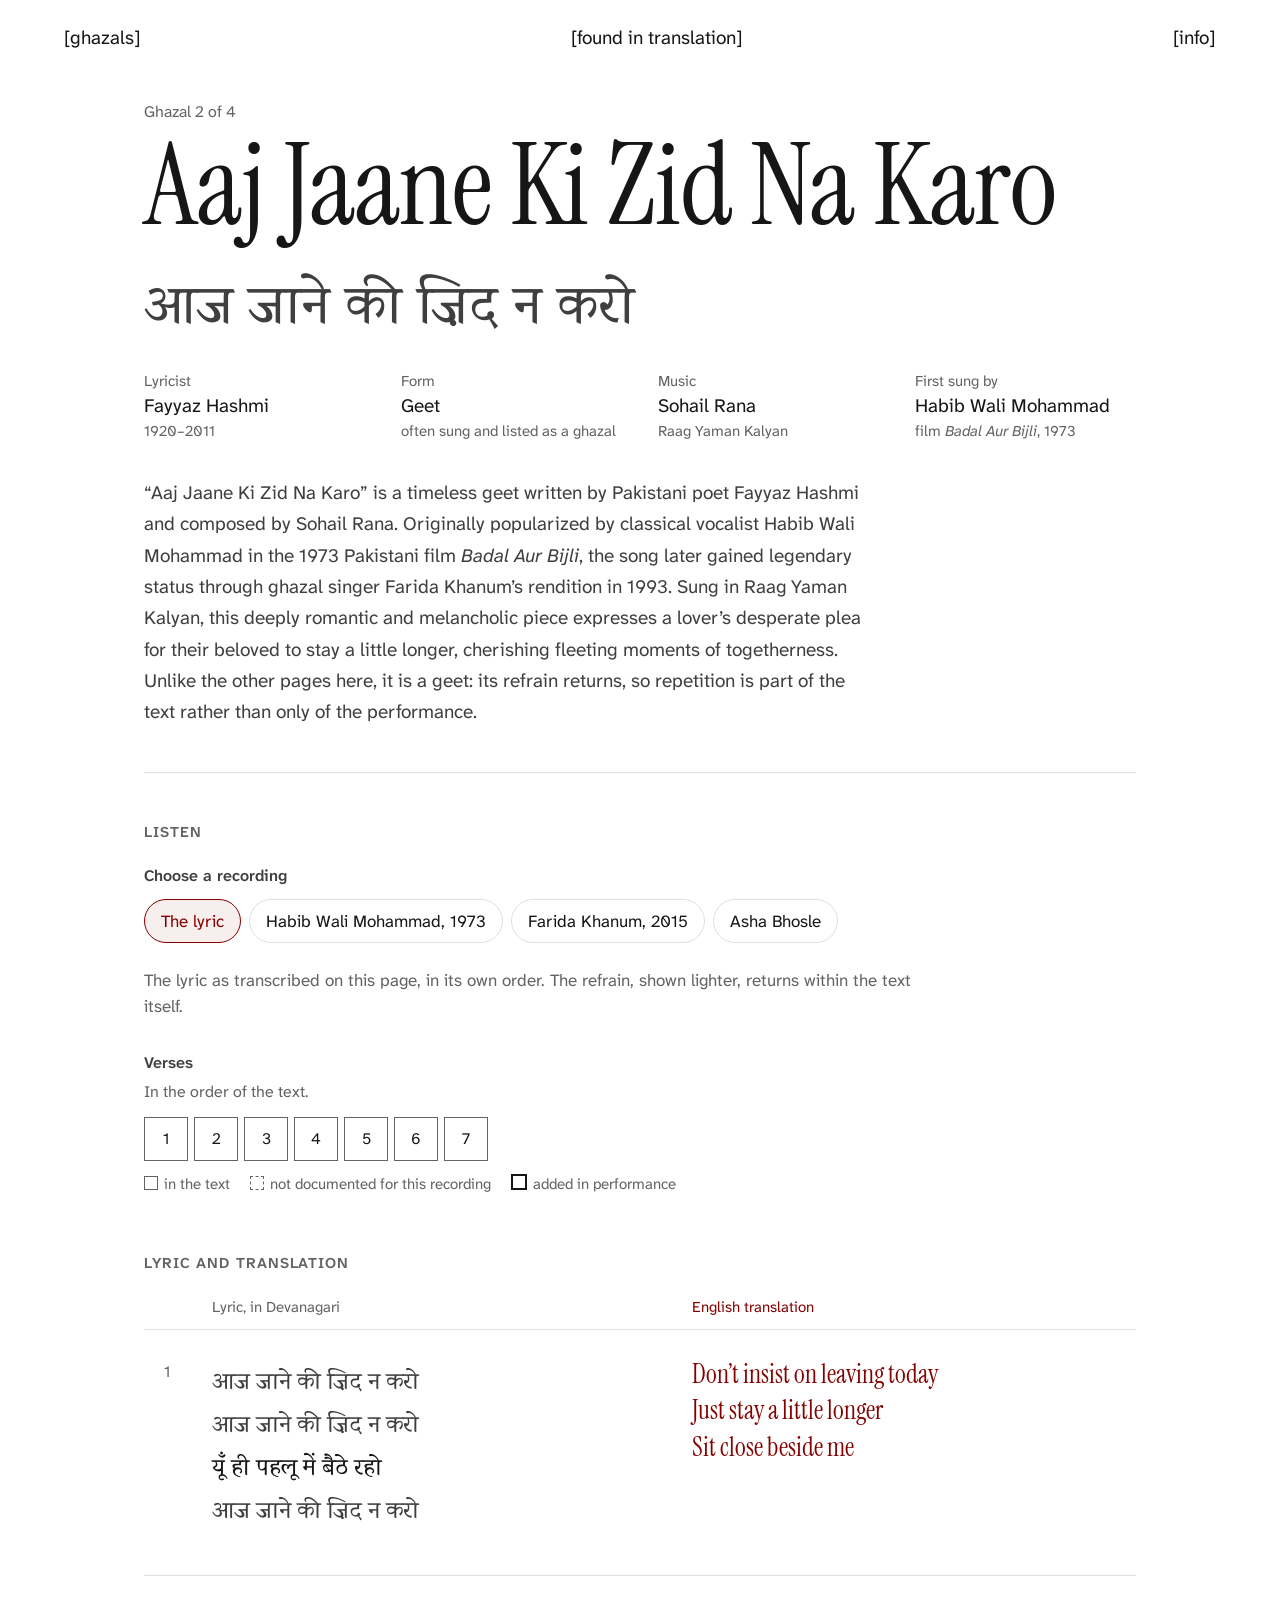
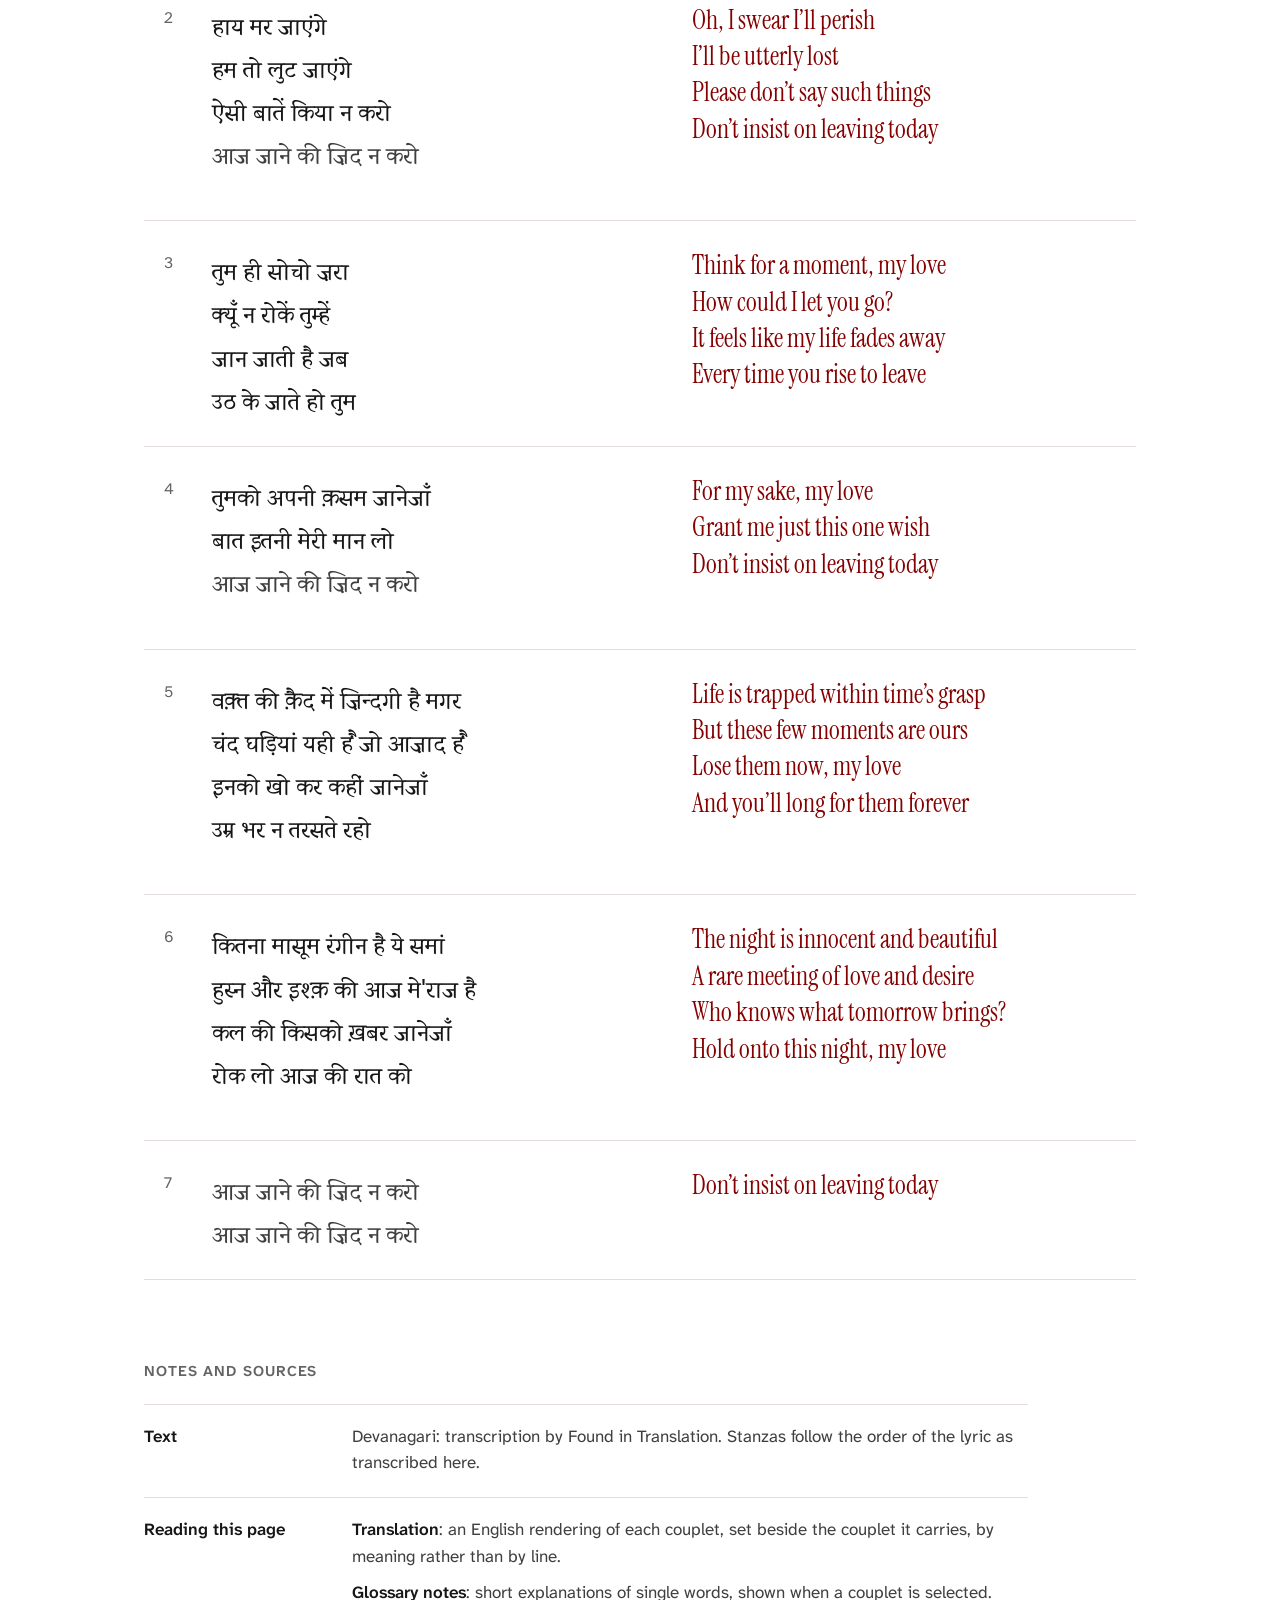
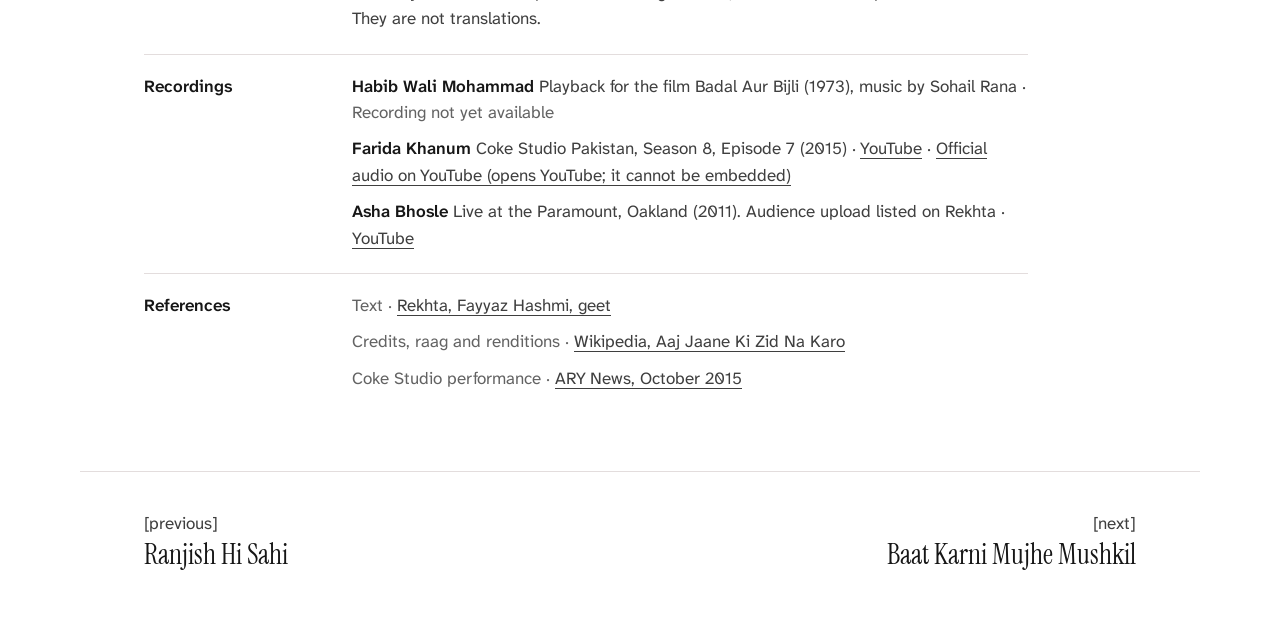
==== aaj-jaane-ki-zid-na-karo.html @ 8b2f28ed "Generate pages from content, add listening and script choices - Build every page from content/*.json" ====
<!DOCTYPE html>
<html lang="en" data-script="deva" data-trans="en">
<head>
  <meta charset="UTF-8">
  <meta name="viewport" content="width=device-width, initial-scale=1.0">
  <title>Aaj Jaane Ki Zid Na Karo | Found in Translation</title>
  <meta name="description" content="A timeless geet first sung by Habib Wali Mohammad in the 1973 film Badal Aur Bijli, and later made legendary by Farida Khanum: a lover’s plea for the beloved to stay a little longer.">
  <script>document.documentElement.classList.add("js");</script>
  <link rel="preconnect" href="https://fonts.googleapis.com">
  <link rel="preconnect" href="https://fonts.gstatic.com" crossorigin>
  <link href="https://fonts.googleapis.com/css2?family=Atkinson+Hyperlegible+Next:wght@400;600&family=Instrument+Serif:ital@0;1&family=Sumana:wght@400;700&display=swap" rel="stylesheet">
  <link rel="stylesheet" href="style.css">
</head>
<!--
  Generated from content/aaj-jaane-ki-zid-na-karo.json by tools/build.py. Edit the JSON, then rebuild.
  Internal notes (not displayed):
    - The Devanagari text below is the page's existing transcription (refrain repetitions included). Rekhta's geet text has more stanzas (roughly nine) and has not been checked line by line against this transcription; do not add the missing stanzas until checked.
    - Unverified which rendition the transcription follows.
    - Spelling corrected to match Rekhta: पहलु -> पहलू, बैराज -> मे'राज.
    - No verified recording link found for Habib Wali Mohammad's film version or Farida Khanum's 1993 PTV recording.
    - Line-level correspondence not verified; highlighting stays at stanza level.
-->
<body>
  <a class="skip" href="#main">Skip to content</a>
  <header class="site-nav">
    <a href="ghazals.html">[ghazals]</a>
    <a href="index.html">[found in translation]</a>
    <a href="info.html">[info]</a>
  </header>

  <main id="main">
    <header class="work-head">
      <p class="work-num">Ghazal 2 of 4</p>
      <h1 class="work-title">Aaj Jaane Ki Zid Na Karo</h1>
      <p class="work-title-script"><span class="sv" data-s="deva" lang="ur-Deva" dir="ltr">आज जाने की ज़िद न करो</span></p>
      <dl class="credits">
        <div><dt>Lyricist</dt><dd>Fayyaz Hashmi<small>1920–2011</small></dd></div>
        <div><dt>Form</dt><dd>Geet<small>often sung and listed as a ghazal</small></dd></div>
        <div><dt>Music</dt><dd>Sohail Rana<small>Raag Yaman Kalyan</small></dd></div>
        <div><dt>First sung by</dt><dd>Habib Wali Mohammad<small>film <i>Badal Aur Bijli</i>, 1973</small></dd></div>
      </dl>
      <div class="intro"><p>“Aaj Jaane Ki Zid Na Karo” is a timeless geet written by Pakistani poet Fayyaz Hashmi and composed by Sohail Rana. Originally popularized by classical vocalist Habib Wali Mohammad in the 1973 Pakistani film <i>Badal Aur Bijli</i>, the song later gained legendary status through ghazal singer Farida Khanum’s rendition in 1993. Sung in Raag Yaman Kalyan, this deeply romantic and melancholic piece expresses a lover’s desperate plea for their beloved to stay a little longer, cherishing fleeting moments of togetherness. Unlike the other pages here, it is a geet: its refrain returns, so repetition is part of the text rather than only of the performance.</p></div>
    </header>

    <section class="section listen" aria-labelledby="listen-h">
      <h2 class="label" id="listen-h">Listen</h2>
      <fieldset class="choice renditions"><legend>Choose a recording</legend><div class="choice-options"></div></fieldset>
      <div class="now" aria-live="polite"></div>
      <div class="player"></div>
      <div class="vmap-block">
        <h3 class="label-sm" id="vmap-h">Verses</h3>
        <p class="vmap-caption"></p>
        <ol class="vmap" aria-labelledby="vmap-h"></ol>
        <p class="vmap-legend"><span class="lg-source">in the text</span><span class="lg-unknown">not documented for this recording</span><span class="lg-added">added in performance</span></p>
      </div>
      <script type="application/json" id="performance-data">{"unit": "stanza", "renditions": [{"id": "source", "label": "The lyric", "about": "The lyric as transcribed on this page, in its own order. The refrain, shown lighter, returns within the text itself.", "map": {"core": "source"}}, {"id": "habib-wali-mohammad", "label": "Habib Wali Mohammad, 1973", "performer": "Habib Wali Mohammad", "context": "Playback for the film Badal Aur Bijli (1973), music by Sohail Rana", "about": "The first recorded version.", "missing": "No verified recording of the film version has been found yet.", "map": {"core": "unknown"}}, {"id": "farida-khanum", "label": "Farida Khanum, 2015", "performer": "Farida Khanum", "context": "Coke Studio Pakistan, Season 8, Episode 7 (2015)", "about": "A late performance of the song she made famous with her 1993 recording for Pakistan Television.", "player": {"type": "youtube", "id": "KDJL2FyRDeA"}, "link": {"href": "https://www.youtube.com/watch?v=jrubkqwQbso", "label": "Official audio on YouTube (opens YouTube; it cannot be embedded)"}, "map": {"core": "unknown"}}, {"id": "asha-bhosle", "label": "Asha Bhosle", "performer": "Asha Bhosle", "context": "Live at the Paramount, Oakland (2011). Audience upload listed on Rekhta", "player": {"type": "youtube", "id": "ZOImbmdKy8A"}, "map": {"core": "unknown"}}]}</script>
    </section>

    <section class="section read" aria-labelledby="read-h">
      <h2 class="label" id="read-h">Lyric and translation</h2>
      <div class="controls"></div>
      <div class="columns-label" aria-hidden="true"><span><span data-s="deva">Lyric, in Devanagari</span></span><span class="tr-label"><span data-t="en">English translation</span></span></div>
      <ol class="couplets">
      <li class="couplet" id="s01" aria-label="stanza 1">
        <span class="c-num" aria-hidden="true">1</span>
        <div class="src">
          <p class="sv" data-s="deva" lang="ur-Deva" dir="ltr"><span class="l refrain">आज जाने की ज़िद न करो</span><span class="l refrain">आज जाने की ज़िद न करो</span><span class="l">यूँ ही पहलू में बैठे रहो</span><span class="l refrain">आज जाने की ज़िद न करो</span></p>
        </div>
        <div class="tr">
          <p class="tv" data-t="en" lang="en"><span class="l">Don’t insist on leaving today</span><span class="l">Just stay a little longer</span><span class="l">Sit close beside me</span></p>
        </div>
        <div class="gloss"><dl aria-label="Glossary"><div><dt><span class="sv term" data-s="deva" lang="ur-Deva" dir="ltr">ज़िद</span><span class="tl" lang="ur-Latn">zid</span></dt><dd>insistence, stubbornness</dd></div><div><dt><span class="sv term" data-s="deva" lang="ur-Deva" dir="ltr">पहलू</span><span class="tl" lang="ur-Latn">pahlū</span></dt><dd>side; to sit in someone’s pahlū is to sit close beside them</dd></div></dl></div>
      </li>
      <li class="couplet" id="s02" aria-label="stanza 2">
        <span class="c-num" aria-hidden="true">2</span>
        <div class="src">
          <p class="sv" data-s="deva" lang="ur-Deva" dir="ltr"><span class="l">हाय मर जाएंगे</span><span class="l">हम तो लुट जाएंगे</span><span class="l">ऐसी बातें किया न करो</span><span class="l refrain">आज जाने की ज़िद न करो</span></p>
        </div>
        <div class="tr">
          <p class="tv" data-t="en" lang="en"><span class="l">Oh, I swear I’ll perish</span><span class="l">I’ll be utterly lost</span><span class="l">Please don’t say such things</span><span class="l">Don’t insist on leaving today</span></p>
        </div>
        <div class="gloss"><dl aria-label="Glossary"><div><dt><span class="sv term" data-s="deva" lang="ur-Deva" dir="ltr">लुट जाना</span><span class="tl" lang="ur-Latn">luṭ jānā</span></dt><dd>to be robbed; to be undone</dd></div></dl></div>
      </li>
      <li class="couplet" id="s03" aria-label="stanza 3">
        <span class="c-num" aria-hidden="true">3</span>
        <div class="src">
          <p class="sv" data-s="deva" lang="ur-Deva" dir="ltr"><span class="l">तुम ही सोचो ज़रा</span><span class="l">क्यूँ न रोकें तुम्हें</span><span class="l">जान जाती है जब</span><span class="l">उठ के जाते हो तुम</span></p>
        </div>
        <div class="tr">
          <p class="tv" data-t="en" lang="en"><span class="l">Think for a moment, my love</span><span class="l">How could I let you go?</span><span class="l">It feels like my life fades away</span><span class="l">Every time you rise to leave</span></p>
        </div>
      </li>
      <li class="couplet" id="s04" aria-label="stanza 4">
        <span class="c-num" aria-hidden="true">4</span>
        <div class="src">
          <p class="sv" data-s="deva" lang="ur-Deva" dir="ltr"><span class="l">तुमको अपनी क़सम जानेजाँ</span><span class="l">बात इतनी मेरी मान लो</span><span class="l refrain">आज जाने की ज़िद न करो</span></p>
        </div>
        <div class="tr">
          <p class="tv" data-t="en" lang="en"><span class="l">For my sake, my love</span><span class="l">Grant me just this one wish</span><span class="l">Don’t insist on leaving today</span></p>
        </div>
        <div class="gloss"><dl aria-label="Glossary"><div><dt><span class="sv term" data-s="deva" lang="ur-Deva" dir="ltr">क़सम</span><span class="tl" lang="ur-Latn">qasam</span></dt><dd>oath: “I make you swear on yourself”</dd></div><div><dt><span class="sv term" data-s="deva" lang="ur-Deva" dir="ltr">जानेजाँ</span><span class="tl" lang="ur-Latn">jān-e-jāṅ</span></dt><dd>life of my life, a term of endearment</dd></div></dl></div>
      </li>
      <li class="couplet" id="s05" aria-label="stanza 5">
        <span class="c-num" aria-hidden="true">5</span>
        <div class="src">
          <p class="sv" data-s="deva" lang="ur-Deva" dir="ltr"><span class="l">वक़्त की क़ैद में ज़िन्दगी है मगर</span><span class="l">चंद घड़ियां यही हैं जो आज़ाद हैं</span><span class="l">इनको खो कर कहीं जानेजाँ</span><span class="l">उम्र भर न तरसते रहो</span></p>
        </div>
        <div class="tr">
          <p class="tv" data-t="en" lang="en"><span class="l">Life is trapped within time’s grasp</span><span class="l">But these few moments are ours</span><span class="l">Lose them now, my love</span><span class="l">And you’ll long for them forever</span></p>
        </div>
        <div class="gloss"><dl aria-label="Glossary"><div><dt><span class="sv term" data-s="deva" lang="ur-Deva" dir="ltr">क़ैद</span><span class="tl" lang="ur-Latn">qaid</span></dt><dd>captivity</dd></div><div><dt><span class="sv term" data-s="deva" lang="ur-Deva" dir="ltr">तरसना</span><span class="tl" lang="ur-Latn">tarasnā</span></dt><dd>to long for, to pine</dd></div></dl></div>
      </li>
      <li class="couplet" id="s06" aria-label="stanza 6">
        <span class="c-num" aria-hidden="true">6</span>
        <div class="src">
          <p class="sv" data-s="deva" lang="ur-Deva" dir="ltr"><span class="l">कितना मासूम रंगीन है ये समां</span><span class="l">हुस्न और इश्क़ की आज मे'राज है</span><span class="l">कल की किसको ख़बर जानेजाँ</span><span class="l">रोक लो आज की रात को</span></p>
        </div>
        <div class="tr">
          <p class="tv" data-t="en" lang="en"><span class="l">The night is innocent and beautiful</span><span class="l">A rare meeting of love and desire</span><span class="l">Who knows what tomorrow brings?</span><span class="l">Hold onto this night, my love</span></p>
        </div>
        <div class="gloss"><dl aria-label="Glossary"><div><dt><span class="sv term" data-s="deva" lang="ur-Deva" dir="ltr">समां</span><span class="tl" lang="ur-Latn">samāṅ</span></dt><dd>the scene, the atmosphere</dd></div><div><dt><span class="sv term" data-s="deva" lang="ur-Deva" dir="ltr">मे'राज</span><span class="tl" lang="ur-Latn">me‘rāj</span></dt><dd>ascent, zenith: the highest point</dd></div></dl></div>
      </li>
      <li class="couplet" id="s07" aria-label="stanza 7">
        <span class="c-num" aria-hidden="true">7</span>
        <div class="src">
          <p class="sv" data-s="deva" lang="ur-Deva" dir="ltr"><span class="l refrain">आज जाने की ज़िद न करो</span><span class="l refrain">आज जाने की ज़िद न करो</span></p>
        </div>
        <div class="tr">
          <p class="tv" data-t="en" lang="en"><span class="l">Don’t insist on leaving today</span></p>
        </div>
      </li>
      </ol>
    </section>


    <section class="section notes" aria-labelledby="notes-h">
      <h2 class="label" id="notes-h">Notes and sources</h2>
      <dl class="notes-list">
        <div><dt>Text</dt><dd>Devanagari: transcription by Found in Translation. Stanzas follow the order of the lyric as transcribed here.</dd></div>
        <div><dt>Reading this page</dt><dd><ul><li><b>Translation</b>: an English rendering of each couplet, set beside the couplet it carries, by meaning rather than by line.</li><li><b>Glossary notes</b>: short explanations of single words, shown when a couplet is selected. They are not translations.</li></ul></dd></div>
        <div><dt>Recordings</dt><dd><ul class="links">
          <li><span class="who">Habib Wali Mohammad</span> <span class="ctx">Playback for the film Badal Aur Bijli (1973), music by Sohail Rana</span> <span class="missing">Recording not yet available</span></li>
          <li><span class="who">Farida Khanum</span> <span class="ctx">Coke Studio Pakistan, Season 8, Episode 7 (2015)</span> <a href="https://www.youtube.com/watch?v=KDJL2FyRDeA">YouTube</a> · <a href="https://www.youtube.com/watch?v=jrubkqwQbso">Official audio on YouTube (opens YouTube; it cannot be embedded)</a></li>
          <li><span class="who">Asha Bhosle</span> <span class="ctx">Live at the Paramount, Oakland (2011). Audience upload listed on Rekhta</span> <a href="https://www.youtube.com/watch?v=ZOImbmdKy8A">YouTube</a></li>
        </ul></dd></div>
        <div><dt>References</dt><dd><ul class="links">
          <li><span class="what">Text</span> <a href="https://www.rekhta.org/geet/fayyaz-hashmi-geet">Rekhta, Fayyaz Hashmi, geet</a></li>
          <li><span class="what">Credits, raag and renditions</span> <a href="https://en.wikipedia.org/wiki/Aaj_Jaane_Ki_Zid_Na_Karo">Wikipedia, Aaj Jaane Ki Zid Na Karo</a></li>
          <li><span class="what">Coke Studio performance</span> <a href="https://arynews.tv/finally-a-reason-to-watch-coke-studio-farida-khanum-singing-aaj-jane-ki-zidd-na-karo">ARY News, October 2015</a></li>
        </ul></dd></div>
      </dl>
    </section>
  </main>

  <nav class="pager" aria-label="Previous and next">
    <a class="prev" href="ranjish-hi-sahi.html" rel="prev"><span class="dir">[previous]</span><span class="to">Ranjish Hi Sahi</span></a>
    <a class="next" href="baat-karni-mujhe-mushkil.html" rel="next"><span class="dir">[next]</span><span class="to">Baat Karni Mujhe Mushkil</span></a>
  </nav>

  <script src="ghazal.js" defer></script>
</body>
</html>
---- style.css ----
/* Found in Translation

   Type
   --serif     Instrument Serif: titles and English translation
   --sans      Atkinson Hyperlegible Next: navigation, credits, controls, notes
   --deva      Sumana: poetry and titles in Devanagari
   --nastaliq  Noto Nastaliq Urdu: poetry and titles in Urdu script

   Colour roles
   --ink       text and titles
   --ink-2     explanations and supporting text
   --ink-3     labels, numerals, metadata (4.5:1 or better on white and on --wash)
   --accent    one maroon, used for exactly three things:
               the English translation, the site title, and interactive state
               (hover, current page, selected option, focus ring)
   --wash      background of a highlighted couplet or selected option
   --rule      hairlines */

:root {
  --paper: #ffffff;
  --ink: #161616;
  --ink-2: #3f3f3f;
  --ink-3: #636363;
  --accent: #850000;
  --wash: #f7eeee;
  --rule: #e3dddd;

  --serif: "Instrument Serif", Georgia, serif;
  --sans: "Atkinson Hyperlegible Next", "Atkinson Hyperlegible", system-ui, sans-serif;
  --deva: "Sumana", "Noto Serif Devanagari", serif;
  --nastaliq: "Noto Nastaliq Urdu", "Jameel Noori Nastaleeq", serif;

  --gutter: clamp(16px, 5vw, 64px);
  --measure: 1120px;
  --ease: cubic-bezier(.2, .6, .2, 1);
  --nav-h: 76px;
}

* {
  margin: 0;
  padding: 0;
  box-sizing: border-box;
}

html {
  scroll-padding-block-start: calc(var(--nav-h) + 24px);
}

body {
  font-family: var(--sans);
  font-size: 19px;
  line-height: 1.55;
  color: var(--ink);
  background: var(--paper);
  padding-block-start: var(--nav-h);
  overflow-x: hidden;
  -webkit-text-size-adjust: 100%;
}

a {
  color: inherit;
  text-underline-offset: 4px;
  text-decoration-thickness: 1px;
}

a:hover {
  color: var(--accent);
}

:focus-visible {
  outline: 2px solid var(--accent);
  outline-offset: 3px;
}

.skip {
  position: absolute;
  inset-inline-start: var(--gutter);
  inset-block-start: -100px;
  z-index: 20;
  padding: 10px 16px;
  background: var(--paper);
  border: 2px solid var(--accent);
}

.skip:focus {
  inset-block-start: 12px;
}

/* ---------- Scripts ---------- */

[lang="ur-Deva"], [lang="hi"] {
  font-family: var(--deva);
}

[lang="ur"] {
  font-family: var(--nastaliq);
}

bdi.native {
  color: var(--ink-3);
}

/* Only the chosen script and translation are shown.
   <html data-script data-trans> is set in the markup and updated by ghazal.js. */
html[data-script="deva"] [data-s]:not([data-s="deva"]),
html[data-script="arab"] [data-s]:not([data-s="arab"]),
html[data-script="latn"] [data-s]:not([data-s="latn"]),
html[data-trans="en"] [data-t]:not([data-t="en"]),
html[data-trans="hi"] [data-t]:not([data-t="hi"]) {
  display: none;
}

/* ---------- Bracketed navigation ---------- */

.site-nav {
  position: fixed;
  inset-block-start: 0;
  inset-inline: 0;
  z-index: 10;
  display: flex;
  justify-content: space-between;
  align-items: center;
  gap: 12px;
  min-block-size: var(--nav-h);
  padding-inline: var(--gutter);
  background: var(--paper);
}

.site-nav a {
  display: inline-flex;
  align-items: center;
  min-block-size: 44px;
  font-size: 19px;
  text-decoration: none;
  color: var(--ink);
  transition: color .18s var(--ease);
}

.site-nav a[aria-current="page"],
.site-nav a:hover {
  color: var(--accent);
}

/* ---------- Page frame ---------- */

main {
  max-inline-size: var(--measure);
  margin-inline: auto;
  padding: 0 var(--gutter) 72px;
}

.page-title {
  font-family: var(--serif);
  font-size: clamp(64px, 11vw, 150px);
  font-weight: 400;
  line-height: .95;
  margin-block: 24px 48px;
}

.label {
  font-size: 15px;
  font-weight: 600;
  letter-spacing: .06em;
  text-transform: uppercase;
  color: var(--ink-3);
  margin-block-end: 20px;
}

.label-sm {
  font-size: 16px;
  font-weight: 600;
  color: var(--ink-2);
}

.section {
  padding-block: 48px 8px;
}

.aside {
  max-inline-size: 40em;
  margin-block-end: 20px;
  color: var(--ink-2);
}

/* ---------- Ghazal: title block ---------- */

.work-head {
  padding-block: 24px 44px;
  border-block-end: 1px solid var(--rule);
}

.work-num {
  font-size: 16px;
  color: var(--ink-3);
  margin-block-end: 6px;
}

.work-title {
  font-family: var(--serif);
  font-size: clamp(54px, 9vw, 120px);
  font-weight: 400;
  line-height: .95;
  letter-spacing: -.01em;
  text-wrap: balance;
}

.work-title-script {
  margin-block-start: 18px;
  color: var(--ink-2);
}

.work-title-script [lang="ur-Deva"] {
  font-size: clamp(34px, 4.8vw, 56px);
  line-height: 1.35;
}

.work-title-script [lang="ur"] {
  display: inline-block;
  font-size: clamp(30px, 4.2vw, 48px);
  line-height: 2.1;
}

html[data-script="latn"] .work-title-script {
  display: none;
}

.credits {
  display: grid;
  grid-template-columns: repeat(auto-fit, minmax(200px, 1fr));
  gap: 22px 36px;
  margin-block-start: 36px;
}

.credits dt {
  font-size: 15px;
  color: var(--ink-3);
}

.credits dd {
  font-size: 19px;
  line-height: 1.35;
}

.credits dd small {
  display: block;
  margin-block-start: 2px;
  font-size: 15px;
  color: var(--ink-3);
}

.intro {
  max-inline-size: 38em;
  margin-block-start: 36px;
  font-size: 19px;
  line-height: 1.65;
  color: var(--ink-2);
}

/* ---------- Choices: recordings, script, translation ---------- */

.choice {
  border: 0;
  min-inline-size: 0;
}

.choice legend {
  font-size: 16px;
  font-weight: 600;
  color: var(--ink-2);
  margin-block-end: 10px;
}

.choice-options {
  display: flex;
  flex-wrap: wrap;
  gap: 8px;
}

.choice label {
  position: relative;
  cursor: pointer;
}

.choice input {
  position: absolute;
  opacity: 0;
  inline-size: 1px;
  block-size: 1px;
}

.choice label > span {
  display: inline-flex;
  align-items: center;
  gap: 8px;
  min-block-size: 44px;
  padding-inline: 16px;
  border: 1px solid var(--rule);
  border-radius: 22px;
  font-size: 17px;
  color: var(--ink);
  transition: border-color .18s var(--ease), background-color .18s var(--ease), color .18s var(--ease);
}

.choice label:hover > span {
  border-color: var(--accent);
}

.choice input:checked + span {
  border-color: var(--accent);
  background: var(--wash);
  color: var(--accent);
}

.choice input:focus-visible + span {
  outline: 2px solid var(--accent);
  outline-offset: 3px;
}

.choice bdi[lang="ur"] {
  font-size: 18px;
  line-height: 1;
}

.controls {
  display: flex;
  flex-wrap: wrap;
  gap: 20px 40px;
  margin-block-end: 28px;
}

.controls:empty {
  display: none;
}

/* ---------- Listen ---------- */

.now {
  margin-block-start: 24px;
  max-inline-size: 42em;
}

.now .who {
  font-family: var(--serif);
  font-size: 32px;
  line-height: 1.15;
}

.now .ctx {
  margin-block-start: 4px;
  color: var(--ink-2);
}

.now .about {
  margin-block-start: 8px;
  font-size: 17px;
  color: var(--ink-3);
}

.player {
  margin-block-start: 20px;
  max-inline-size: 640px;
}

.player:empty {
  display: none;
}

.player iframe {
  display: block;
  inline-size: 100%;
  border: 0;
}

.player .yt {
  aspect-ratio: 16 / 9;
}

.player .bc {
  block-size: 120px;
}

.player .provider {
  margin-block-start: 8px;
  font-size: 16px;
  color: var(--ink-3);
}

.player .missing {
  padding: 16px 18px;
  border: 1px dashed var(--ink-3);
  font-size: 17px;
  color: var(--ink-2);
}

/* Native audio player, for recordings hosted with the site */
.audio {
  display: grid;
  grid-template-columns: auto 1fr auto;
  align-items: center;
  gap: 16px;
  padding: 12px 16px;
  border: 1px solid var(--rule);
}

.audio button {
  inline-size: 48px;
  block-size: 48px;
  border-radius: 50%;
  border: 1px solid var(--ink);
  background: var(--paper);
  color: var(--ink);
  font: inherit;
  font-size: 15px;
  cursor: pointer;
}

.audio button:hover {
  border-color: var(--accent);
  color: var(--accent);
}

.audio input[type="range"] {
  inline-size: 100%;
  block-size: 24px;
  accent-color: var(--accent);
}

.audio .time {
  font-variant-numeric: tabular-nums;
  font-size: 16px;
  color: var(--ink-2);
}

.vmap-block {
  margin-block-start: 32px;
}

.vmap-caption {
  margin-block: 4px 12px;
  font-size: 16px;
  color: var(--ink-3);
}

.vmap {
  list-style: none;
  display: flex;
  flex-wrap: wrap;
  gap: 6px;
}

.vmap button {
  font: inherit;
  font-size: 16px;
  min-inline-size: 44px;
  block-size: 44px;
  padding-inline: 8px;
  border: 1px solid var(--ink-3);
  background: var(--paper);
  color: var(--ink);
  cursor: pointer;
  transition: background-color .18s var(--ease), border-color .18s var(--ease);
}

.vmap button[data-state="unknown"] {
  border-style: dashed;
  color: var(--ink-3);
}

.vmap button[data-state="omitted"] {
  border-color: var(--rule);
  color: var(--ink-3);
  text-decoration: line-through;
}

.vmap button[data-state="added"] {
  border: 2px solid var(--ink);
  font-weight: 600;
}

.vmap button sup {
  font-size: 12px;
}

.vmap button.is-active,
.vmap button:hover {
  background: var(--wash);
  border-color: var(--accent);
}

.vmap-legend {
  display: flex;
  flex-wrap: wrap;
  gap: 4px 20px;
  margin-block-start: 12px;
  font-size: 15px;
  color: var(--ink-3);
}

.vmap-legend span::before {
  content: "";
  display: inline-block;
  inline-size: 12px;
  block-size: 12px;
  margin-inline-end: 6px;
  border: 1px solid var(--ink-3);
  vertical-align: -1px;
}

.vmap-legend .lg-unknown::before { border-style: dashed; }
.vmap-legend .lg-added::before { border: 2px solid var(--ink); }

/* ---------- Poem and translation ---------- */

.columns-label {
  display: grid;
  grid-template-columns: 1fr 1fr;
  gap: 56px;
  padding-block-end: 10px;
  padding-inline: 68px 20px;
  font-size: 15px;
  color: var(--ink-3);
  border-block-end: 1px solid var(--rule);
}

.columns-label .tr-label {
  color: var(--accent);
}

.couplets {
  list-style: none;
}

.couplet {
  position: relative;
  display: grid;
  grid-template-columns: 1fr 1fr;
  gap: 10px 56px;
  align-items: start;
  padding-block: 26px;
  padding-inline: 68px 20px;
  border-block-end: 1px solid var(--rule);
  transition: background-color .22s var(--ease);
}

.couplet:focus {
  outline: none;
}

.couplet:focus-visible {
  outline: 2px solid var(--accent);
  outline-offset: -2px;
}

.couplet.is-active {
  background: var(--wash);
}

.c-num {
  position: absolute;
  inset-inline-start: 20px;
  inset-block-start: 30px;
  font-size: 16px;
  color: var(--ink-3);
}

.couplet.is-active .c-num {
  color: var(--accent);
}

.l {
  display: block;
  padding-inline-start: 1em;
  text-indent: -1em;
}

/* Each script gets its own size and leading, set by eye in the browser. */
.src [lang="ur-Deva"] {
  font-size: 24px;
  line-height: 1.8;
}

.src [lang="ur"] {
  font-size: 23px;
  line-height: 2.35;
}

.src [lang="ur-Latn"] {
  font-family: var(--sans);
  font-size: 20px;
  line-height: 1.75;
}

.src .refrain {
  color: var(--ink-2);
}

.tr {
  font-family: var(--serif);
  font-size: 26px;
  line-height: 1.4;
  color: var(--accent);
}

.tr-missing,
.text-note {
  font-family: var(--sans);
  font-size: 17px;
  color: var(--ink-3);
}

/* Glossary: opens with its couplet when scripting is on, always shown otherwise */
.gloss {
  grid-column: 1 / -1;
  display: grid;
  grid-template-rows: 1fr;
  transition: grid-template-rows .26s var(--ease), opacity .26s var(--ease);
}

.gloss > dl {
  overflow: hidden;
  display: flex;
  flex-wrap: wrap;
  gap: 6px 32px;
  padding-block-start: 10px;
  font-size: 16px;
  line-height: 1.5;
  color: var(--ink-2);
}

.gloss dt {
  display: inline;
  color: var(--ink);
}

.gloss .term[lang="ur-Deva"] { font-size: 18px; }
.gloss .term[lang="ur"] { font-size: 17px; line-height: 2; }
.gloss .term[lang="ur-Latn"] { font-weight: 600; }

.gloss .tl {
  margin-inline-start: 8px;
  color: var(--ink-3);
}

html[data-script="latn"] .gloss .tl {
  display: none;
}

.gloss dd {
  display: inline;
}

.gloss dd::before {
  content: ": ";
}

.js .gloss {
  grid-template-rows: 0fr;
  opacity: 0;
}

.js .couplet.is-active .gloss {
  grid-template-rows: 1fr;
  opacity: 1;
}

/* ---------- Notes and sources ---------- */

.notes {
  margin-block-start: 24px;
}

.notes-list {
  display: grid;
  gap: 22px;
  max-inline-size: 52em;
  font-size: 17px;
  color: var(--ink-2);
}

.notes-list > div {
  display: grid;
  grid-template-columns: 180px 1fr;
  gap: 4px 28px;
  padding-block-start: 18px;
  border-block-start: 1px solid var(--rule);
}

.notes-list dt {
  font-weight: 600;
  color: var(--ink);
}

.notes-list ul {
  list-style: none;
  display: grid;
  gap: 10px;
}

.notes-list .who,
.notes-list b {
  font-weight: 600;
  color: var(--ink);
}

.notes-list .ctx::after,
.notes-list .what::after {
  content: " · ";
}

.notes-list .what,
.notes-list .missing {
  color: var(--ink-3);
}

/* ---------- Previous / next ---------- */

.pager {
  display: grid;
  grid-template-columns: 1fr 1fr;
  gap: 24px;
  max-inline-size: var(--measure);
  margin-inline: auto;
  padding: 32px var(--gutter) 64px;
  border-block-start: 1px solid var(--rule);
}

.pager a {
  display: block;
  padding-block: 6px;
  text-decoration: none;
  color: var(--ink);
}

.pager .next {
  grid-column: 2;
  text-align: end;
}

.pager .dir {
  display: block;
  font-size: 17px;
  color: var(--ink-2);
}

.pager .to {
  display: block;
  margin-block-start: 2px;
  font-family: var(--serif);
  font-size: 28px;
  line-height: 1.2;
}

.pager a:hover .dir,
.pager a:hover .to {
  color: var(--accent);
}

/* ---------- Ghazal list ---------- */

.entries {
  list-style: none;
}

.entry {
  display: grid;
  grid-template-columns: 64px 1fr;
  gap: 0 24px;
  padding-block: 32px;
  border-block-start: 1px solid var(--rule);
}

.entry .n {
  font-size: 18px;
  color: var(--ink-3);
  padding-block-start: 12px;
}

.entry h2 {
  font-family: var(--serif);
  font-size: clamp(36px, 4.8vw, 56px);
  font-weight: 400;
  line-height: 1.05;
}

.entry h2 a {
  text-decoration: none;
}

.entry .meta {
  margin-block-start: 8px;
  font-size: 16px;
  color: var(--ink-3);
}

.entry .summary {
  margin-block-start: 14px;
  max-inline-size: 38em;
  line-height: 1.65;
  color: var(--ink-2);
}

/* ---------- Info ---------- */

.prose {
  max-inline-size: 38em;
}

.prose h2 {
  font-family: var(--serif);
  font-size: clamp(34px, 4.6vw, 50px);
  font-weight: 400;
  line-height: 1.1;
  margin-block-start: 56px;
}

.prose h2:first-child {
  margin-block-start: 0;
}

.prose p {
  margin-block-start: 14px;
  font-size: 20px;
  line-height: 1.7;
  color: var(--ink-2);
}

/* ---------- Home ---------- */

.home {
  min-block-size: calc(100vh - var(--nav-h) - 72px);
  display: grid;
  place-items: center;
}

#title {
  position: relative;
  z-index: 1;
  font-family: var(--serif);
  font-size: clamp(56px, 9.5vw, 128px);
  font-weight: 400;
  line-height: .95;
  text-align: center;
  color: var(--accent);
  margin-block-end: 8vh;
}

.drift {
  position: fixed;
  inset: 0;
  z-index: -1;
  overflow: hidden;
  pointer-events: none;
}

.drift > div {
  position: absolute;
  opacity: 0;
  color: var(--ink-3);
  animation: drift 12s linear infinite;
}

.drift [lang="ur-Deva"] { font-size: 26px; }
.drift [lang="ur"] { font-size: 23px; line-height: 2.2; }

.drift > div:nth-child(1) { inset-inline-start: 8vw;  inset-block-start: 18vh; animation-delay: 0s; }
.drift > div:nth-child(2) { inset-inline-start: 58vw; inset-block-start: 14vh; animation-delay: 4s; }
.drift > div:nth-child(3) { inset-inline-start: 52vw; inset-block-start: 66vh; animation-delay: 8s; }
.drift > div:nth-child(4) { inset-inline-start: 12vw; inset-block-start: 72vh; animation-delay: 6s; }
.drift > div:nth-child(5) { inset-inline-start: 74vw; inset-block-start: 28vh; animation-delay: 2s; }
.drift > div:nth-child(6) { inset-inline-start: 5vw;  inset-block-start: 58vh; animation-delay: 10s; }
.drift > div:nth-child(7) { inset-inline-start: 36vw; inset-block-start: 84vh; animation-delay: 5s; }

@keyframes drift {
  0%   { opacity: 0; transform: scale(.9); }
  20%  { opacity: .7; transform: scale(1); }
  45%  { opacity: .7; }
  70%  { opacity: 0; transform: scale(1.35); }
  100% { opacity: 0; }
}

/* ---------- Small screens ---------- */

@media (max-width: 760px) {
  :root {
    --nav-h: 60px;
  }

  body {
    font-size: 18px;
  }

  .site-nav a {
    font-size: 16px;
  }

  .columns-label {
    display: none;
  }

  .couplet {
    grid-template-columns: 1fr;
    padding-block: 22px;
    padding-inline: 42px 12px;
  }

  .c-num {
    inset-inline-start: 12px;
    inset-block-start: 28px;
  }

  .src [lang="ur-Deva"] { font-size: 20px; }
  .src [lang="ur"] { font-size: 19px; line-height: 2.3; }
  .src [lang="ur-Latn"] { font-size: 19px; }

  .tr {
    font-size: 23px;
    padding-block-start: 4px;
  }

  .notes-list > div {
    grid-template-columns: 1fr;
  }

  .entry {
    grid-template-columns: 1fr;
  }

  .entry .n {
    padding-block-start: 0;
  }

  .pager .to {
    font-size: 22px;
  }

  .drift [lang="ur-Deva"] { font-size: 18px; }
  .drift [lang="ur"] { font-size: 17px; }

  .drift > div:nth-child(2) { inset-inline-start: 40vw; inset-block-start: 10vh; }
  .drift > div:nth-child(5) { inset-inline-start: 56vw; inset-block-start: 26vh; }
  .drift > div:nth-child(6) { inset-block-start: 62vh; }
}

@media (prefers-reduced-motion: reduce) {
  *,
  *::before,
  *::after {
    transition-duration: 0s !important;
  }

  .drift > div {
    animation: none;
    opacity: .35;
  }
}
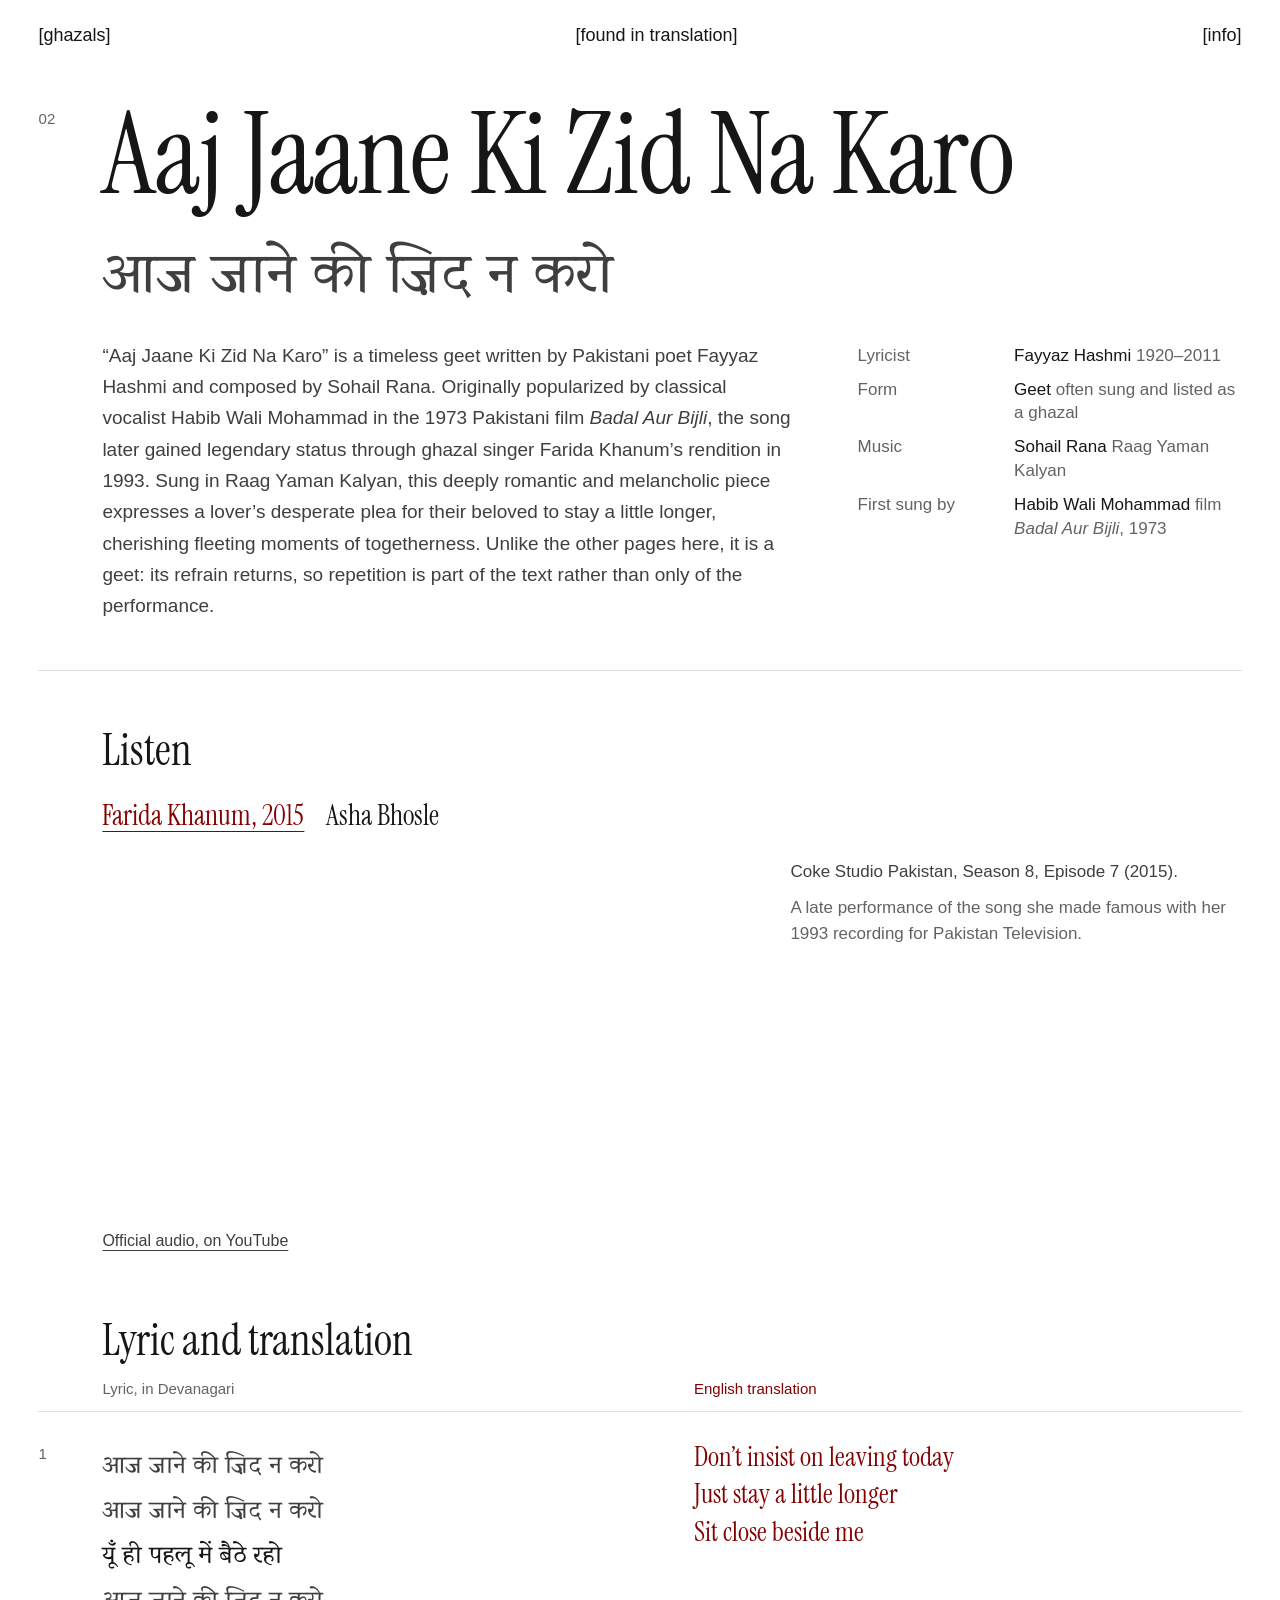
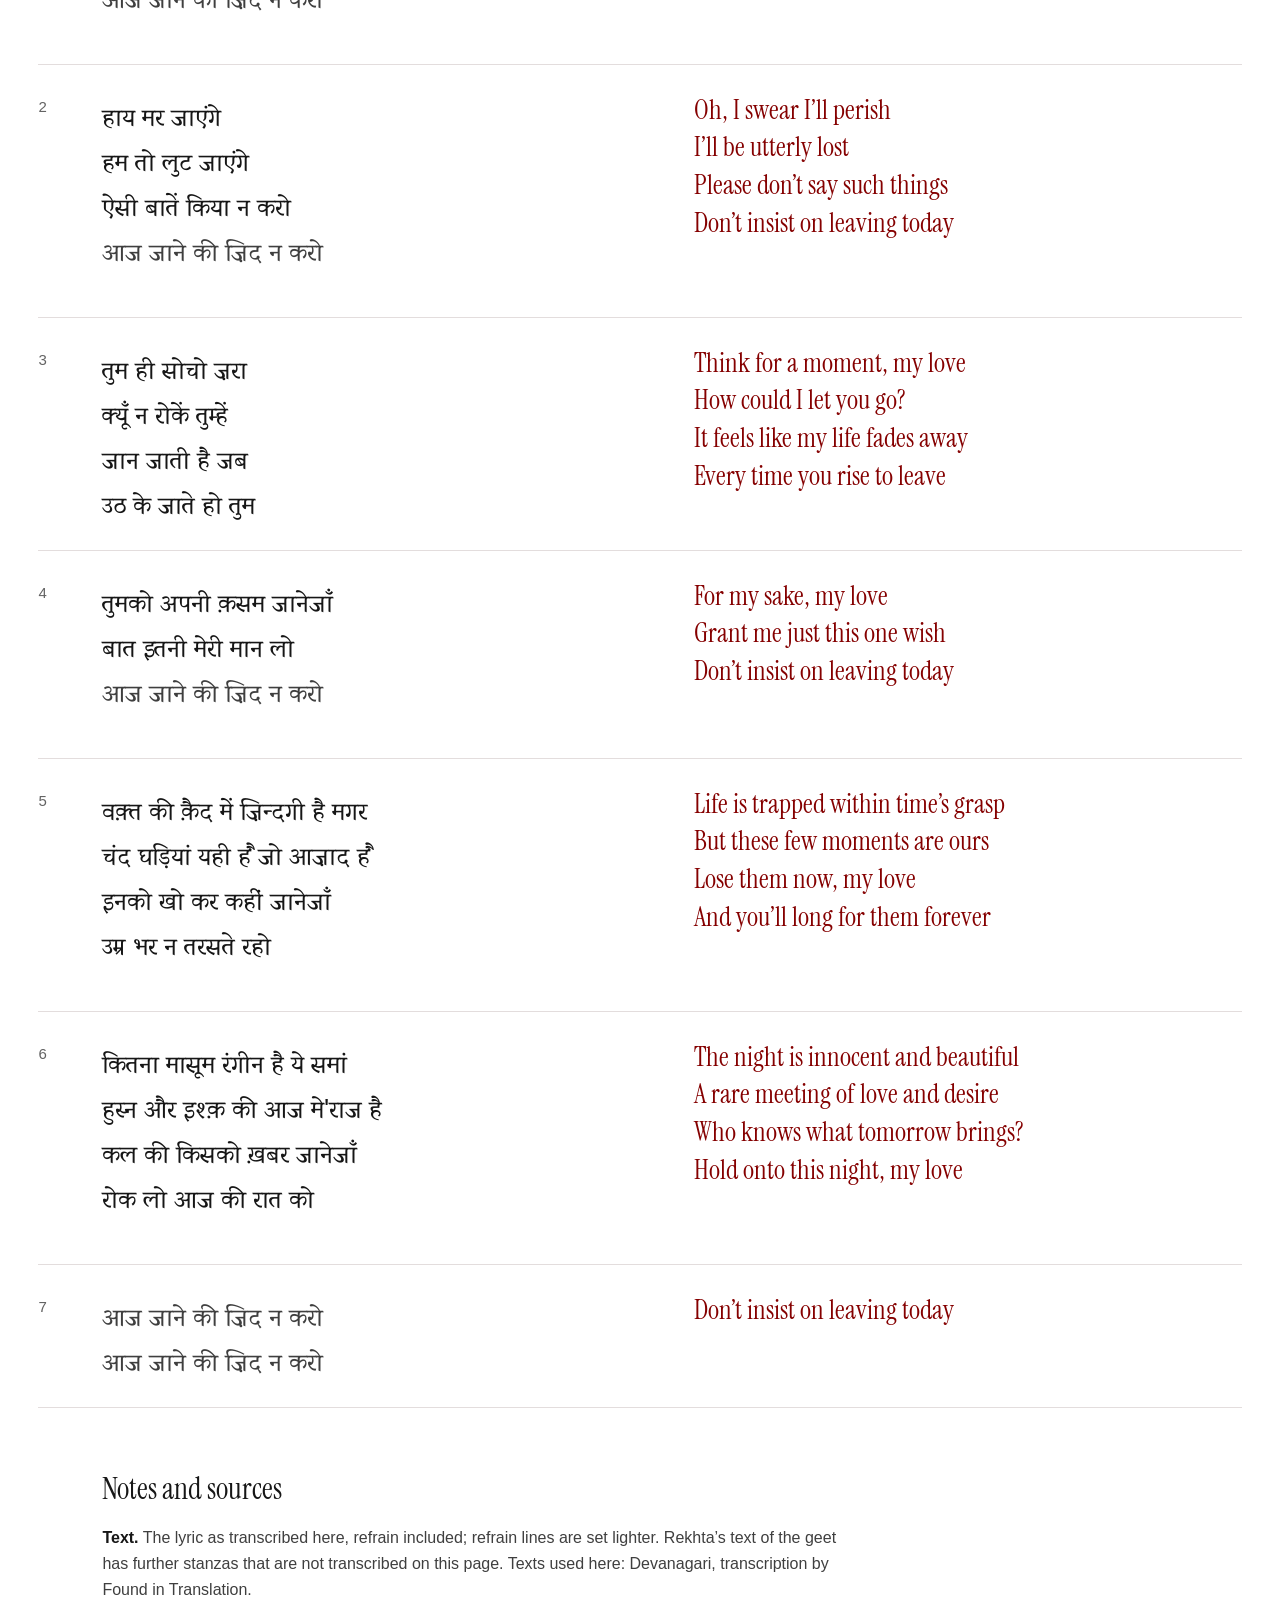
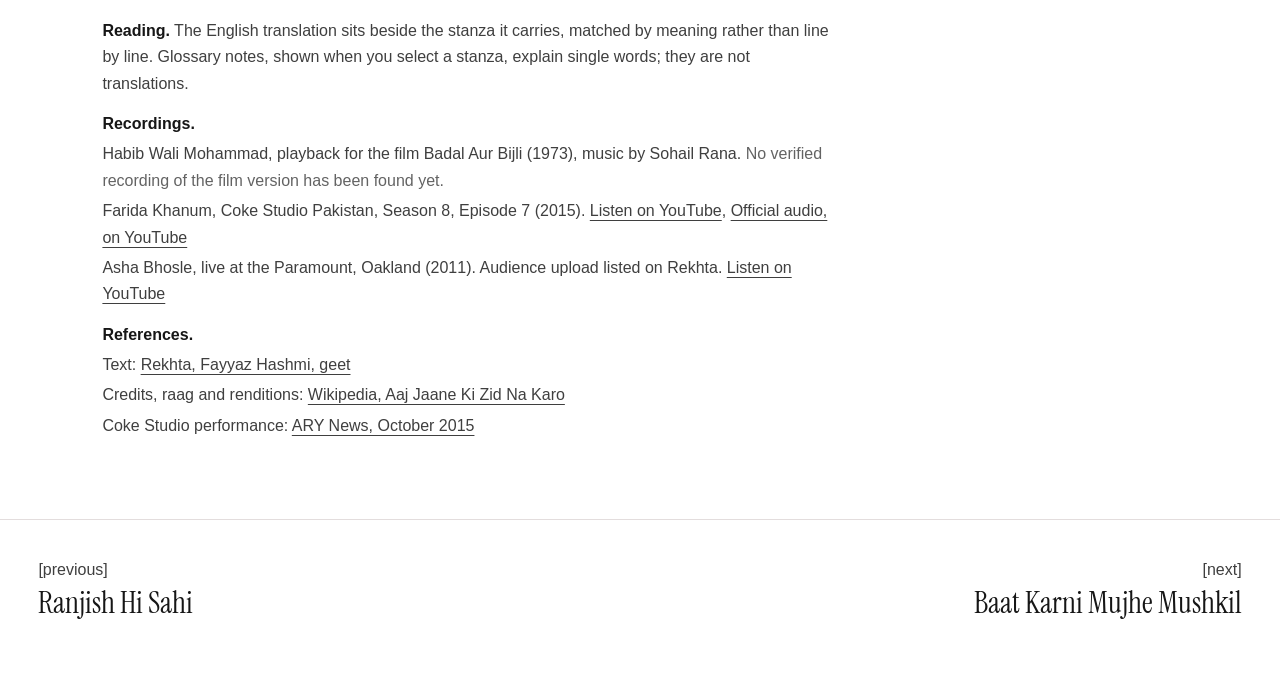
==== commit 5c62af04: "Literary layout: Helvetica, sentence-case headings, recordings only - Replace Atkinson with Helvetic" ====
--- a/aaj-jaane-ki-zid-na-karo.html
+++ b/aaj-jaane-ki-zid-na-karo.html
@@ -8,18 +8,19 @@
   <script>document.documentElement.classList.add("js");</script>
   <link rel="preconnect" href="https://fonts.googleapis.com">
   <link rel="preconnect" href="https://fonts.gstatic.com" crossorigin>
-  <link href="https://fonts.googleapis.com/css2?family=Atkinson+Hyperlegible+Next:wght@400;600&family=Instrument+Serif:ital@0;1&family=Sumana:wght@400;700&display=swap" rel="stylesheet">
+  <link href="https://fonts.googleapis.com/css2?family=Instrument+Serif:ital@0;1&family=Sumana:wght@400;700&display=swap" rel="stylesheet">
   <link rel="stylesheet" href="style.css">
-</head>
-<!--
-  Generated from content/aaj-jaane-ki-zid-na-karo.json by tools/build.py. Edit the JSON, then rebuild.
-  Internal notes (not displayed):
+  <!--
+    Generated from content/aaj-jaane-ki-zid-na-karo.json by tools/build.py. Edit the JSON, then rebuild.
+    Internal notes (not displayed):
     - The Devanagari text below is the page's existing transcription (refrain repetitions included). Rekhta's geet text has more stanzas (roughly nine) and has not been checked line by line against this transcription; do not add the missing stanzas until checked.
     - Unverified which rendition the transcription follows.
     - Spelling corrected to match Rekhta: पहलु -> पहलू, बैराज -> मे'राज.
     - No verified recording link found for Habib Wali Mohammad's film version or Farida Khanum's 1993 PTV recording.
     - Line-level correspondence not verified; highlighting stays at stanza level.
--->
+    - Habib Wali Mohammad's film recording is listed in the notes only; it has no verified link, so it is not in the recording selector.
+  -->
+</head>
 <body>
   <a class="skip" href="#main">Skip to content</a>
   <header class="site-nav">
@@ -28,37 +29,37 @@
     <a href="info.html">[info]</a>
   </header>
 
-  <main id="main">
+  <main id="main" class="work">
     <header class="work-head">
-      <p class="work-num">Ghazal 2 of 4</p>
-      <h1 class="work-title">Aaj Jaane Ki Zid Na Karo</h1>
-      <p class="work-title-script"><span class="sv" data-s="deva" lang="ur-Deva" dir="ltr">आज जाने की ज़िद न करो</span></p>
+      <p class="work-index" aria-label="Ghazal 2 of 4">02</p>
+      <div class="work-titles">
+        <h1 class="work-title">Aaj Jaane Ki Zid Na Karo</h1>
+        <p class="work-title-script"><span class="sv" data-s="deva" lang="ur-Deva" dir="ltr">आज जाने की ज़िद न करो</span></p>
+      </div>
       <dl class="credits">
-        <div><dt>Lyricist</dt><dd>Fayyaz Hashmi<small>1920–2011</small></dd></div>
-        <div><dt>Form</dt><dd>Geet<small>often sung and listed as a ghazal</small></dd></div>
-        <div><dt>Music</dt><dd>Sohail Rana<small>Raag Yaman Kalyan</small></dd></div>
-        <div><dt>First sung by</dt><dd>Habib Wali Mohammad<small>film <i>Badal Aur Bijli</i>, 1973</small></dd></div>
+        <div><dt>Lyricist</dt><dd>Fayyaz Hashmi <span class=note>1920–2011</span></dd></div>
+        <div><dt>Form</dt><dd>Geet <span class=note>often sung and listed as a ghazal</span></dd></div>
+        <div><dt>Music</dt><dd>Sohail Rana <span class=note>Raag Yaman Kalyan</span></dd></div>
+        <div><dt>First sung by</dt><dd>Habib Wali Mohammad <span class=note>film <i>Badal Aur Bijli</i>, 1973</span></dd></div>
       </dl>
-      <div class="intro"><p>“Aaj Jaane Ki Zid Na Karo” is a timeless geet written by Pakistani poet Fayyaz Hashmi and composed by Sohail Rana. Originally popularized by classical vocalist Habib Wali Mohammad in the 1973 Pakistani film <i>Badal Aur Bijli</i>, the song later gained legendary status through ghazal singer Farida Khanum’s rendition in 1993. Sung in Raag Yaman Kalyan, this deeply romantic and melancholic piece expresses a lover’s desperate plea for their beloved to stay a little longer, cherishing fleeting moments of togetherness. Unlike the other pages here, it is a geet: its refrain returns, so repetition is part of the text rather than only of the performance.</p></div>
+      <p class="intro">“Aaj Jaane Ki Zid Na Karo” is a timeless geet written by Pakistani poet Fayyaz Hashmi and composed by Sohail Rana. Originally popularized by classical vocalist Habib Wali Mohammad in the 1973 Pakistani film <i>Badal Aur Bijli</i>, the song later gained legendary status through ghazal singer Farida Khanum’s rendition in 1993. Sung in Raag Yaman Kalyan, this deeply romantic and melancholic piece expresses a lover’s desperate plea for their beloved to stay a little longer, cherishing fleeting moments of togetherness. Unlike the other pages here, it is a geet: its refrain returns, so repetition is part of the text rather than only of the performance.</p>
     </header>
 
     <section class="section listen" aria-labelledby="listen-h">
-      <h2 class="label" id="listen-h">Listen</h2>
-      <fieldset class="choice renditions"><legend>Choose a recording</legend><div class="choice-options"></div></fieldset>
-      <div class="now" aria-live="polite"></div>
-      <div class="player"></div>
-      <div class="vmap-block">
-        <h3 class="label-sm" id="vmap-h">Verses</h3>
-        <p class="vmap-caption"></p>
-        <ol class="vmap" aria-labelledby="vmap-h"></ol>
-        <p class="vmap-legend"><span class="lg-source">in the text</span><span class="lg-unknown">not documented for this recording</span><span class="lg-added">added in performance</span></p>
+      <h2 class="section-title" id="listen-h">Listen</h2>
+      <fieldset class="choice renditions"><legend class="visually-hidden">Recording</legend><div class="choice-options"><label><input type="radio" name="rendition" value="farida-khanum" checked><span>Farida Khanum, 2015</span></label><label><input type="radio" name="rendition" value="asha-bhosle"><span>Asha Bhosle</span></label></div></fieldset>
+      <div class="recording">
+        <div class="now" aria-live="polite"></div>
+        <div class="player"></div>
       </div>
-      <script type="application/json" id="performance-data">{"unit": "stanza", "renditions": [{"id": "source", "label": "The lyric", "about": "The lyric as transcribed on this page, in its own order. The refrain, shown lighter, returns within the text itself.", "map": {"core": "source"}}, {"id": "habib-wali-mohammad", "label": "Habib Wali Mohammad, 1973", "performer": "Habib Wali Mohammad", "context": "Playback for the film Badal Aur Bijli (1973), music by Sohail Rana", "about": "The first recorded version.", "missing": "No verified recording of the film version has been found yet.", "map": {"core": "unknown"}}, {"id": "farida-khanum", "label": "Farida Khanum, 2015", "performer": "Farida Khanum", "context": "Coke Studio Pakistan, Season 8, Episode 7 (2015)", "about": "A late performance of the song she made famous with her 1993 recording for Pakistan Television.", "player": {"type": "youtube", "id": "KDJL2FyRDeA"}, "link": {"href": "https://www.youtube.com/watch?v=jrubkqwQbso", "label": "Official audio on YouTube (opens YouTube; it cannot be embedded)"}, "map": {"core": "unknown"}}, {"id": "asha-bhosle", "label": "Asha Bhosle", "performer": "Asha Bhosle", "context": "Live at the Paramount, Oakland (2011). Audience upload listed on Rekhta", "player": {"type": "youtube", "id": "ZOImbmdKy8A"}, "map": {"core": "unknown"}}]}</script>
+      <script type="application/json" id="performance-data">[{"id": "farida-khanum", "label": "Farida Khanum, 2015", "performer": "Farida Khanum", "context": "Coke Studio Pakistan, Season 8, Episode 7 (2015)", "about": "A late performance of the song she made famous with her 1993 recording for Pakistan Television.", "player": {"type": "youtube", "id": "KDJL2FyRDeA"}, "link": {"href": "https://www.youtube.com/watch?v=jrubkqwQbso", "label": "Official audio, on YouTube"}}, {"id": "asha-bhosle", "label": "Asha Bhosle", "performer": "Asha Bhosle", "context": "live at the Paramount, Oakland (2011). Audience upload listed on Rekhta", "player": {"type": "youtube", "id": "ZOImbmdKy8A"}}]</script>
     </section>
 
     <section class="section read" aria-labelledby="read-h">
-      <h2 class="label" id="read-h">Lyric and translation</h2>
-      <div class="controls"></div>
+      <div class="read-head">
+        <h2 class="section-title" id="read-h">Lyric and translation</h2>
+        <div class="controls"></div>
+      </div>
       <div class="columns-label" aria-hidden="true"><span><span data-s="deva">Lyric, in Devanagari</span></span><span class="tr-label"><span data-t="en">English translation</span></span></div>
       <ol class="couplets">
       <li class="couplet" id="s01" aria-label="stanza 1">
@@ -133,22 +134,24 @@
     </section>
 
 
-    <section class="section notes" aria-labelledby="notes-h">
-      <h2 class="label" id="notes-h">Notes and sources</h2>
-      <dl class="notes-list">
-        <div><dt>Text</dt><dd>Devanagari: transcription by Found in Translation. Stanzas follow the order of the lyric as transcribed here.</dd></div>
-        <div><dt>Reading this page</dt><dd><ul><li><b>Translation</b>: an English rendering of each couplet, set beside the couplet it carries, by meaning rather than by line.</li><li><b>Glossary notes</b>: short explanations of single words, shown when a couplet is selected. They are not translations.</li></ul></dd></div>
-        <div><dt>Recordings</dt><dd><ul class="links">
-          <li><span class="who">Habib Wali Mohammad</span> <span class="ctx">Playback for the film Badal Aur Bijli (1973), music by Sohail Rana</span> <span class="missing">Recording not yet available</span></li>
-          <li><span class="who">Farida Khanum</span> <span class="ctx">Coke Studio Pakistan, Season 8, Episode 7 (2015)</span> <a href="https://www.youtube.com/watch?v=KDJL2FyRDeA">YouTube</a> · <a href="https://www.youtube.com/watch?v=jrubkqwQbso">Official audio on YouTube (opens YouTube; it cannot be embedded)</a></li>
-          <li><span class="who">Asha Bhosle</span> <span class="ctx">Live at the Paramount, Oakland (2011). Audience upload listed on Rekhta</span> <a href="https://www.youtube.com/watch?v=ZOImbmdKy8A">YouTube</a></li>
-        </ul></dd></div>
-        <div><dt>References</dt><dd><ul class="links">
-          <li><span class="what">Text</span> <a href="https://www.rekhta.org/geet/fayyaz-hashmi-geet">Rekhta, Fayyaz Hashmi, geet</a></li>
-          <li><span class="what">Credits, raag and renditions</span> <a href="https://en.wikipedia.org/wiki/Aaj_Jaane_Ki_Zid_Na_Karo">Wikipedia, Aaj Jaane Ki Zid Na Karo</a></li>
-          <li><span class="what">Coke Studio performance</span> <a href="https://arynews.tv/finally-a-reason-to-watch-coke-studio-farida-khanum-singing-aaj-jane-ki-zidd-na-karo">ARY News, October 2015</a></li>
-        </ul></dd></div>
-      </dl>
+    <section class="section endnotes" aria-labelledby="notes-h">
+      <h2 class="section-title" id="notes-h">Notes and sources</h2>
+      <p><b>Text.</b> The lyric as transcribed here, refrain included; refrain lines are set lighter. Rekhta’s text of the geet has further stanzas that are not transcribed on this page. Texts used here: Devanagari, transcription by Found in Translation.</p>
+      <p><b>Reading.</b> The English translation sits beside the stanza it carries, matched by meaning rather than line by line. Glossary notes, shown when you select a stanza, explain single words; they are not translations.</p>
+      <div><b>Recordings.</b>
+        <ul>
+          <li>Habib Wali Mohammad, playback for the film Badal Aur Bijli (1973), music by Sohail Rana. <span class="missing">No verified recording of the film version has been found yet.</span></li>
+          <li>Farida Khanum, Coke Studio Pakistan, Season 8, Episode 7 (2015). <a href="https://www.youtube.com/watch?v=KDJL2FyRDeA">Listen on YouTube</a>, <a href="https://www.youtube.com/watch?v=jrubkqwQbso">Official audio, on YouTube</a></li>
+          <li>Asha Bhosle, live at the Paramount, Oakland (2011). Audience upload listed on Rekhta. <a href="https://www.youtube.com/watch?v=ZOImbmdKy8A">Listen on YouTube</a></li>
+        </ul>
+      </div>
+      <div><b>References.</b>
+        <ul>
+          <li>Text: <a href="https://www.rekhta.org/geet/fayyaz-hashmi-geet">Rekhta, Fayyaz Hashmi, geet</a></li>
+          <li>Credits, raag and renditions: <a href="https://en.wikipedia.org/wiki/Aaj_Jaane_Ki_Zid_Na_Karo">Wikipedia, Aaj Jaane Ki Zid Na Karo</a></li>
+          <li>Coke Studio performance: <a href="https://arynews.tv/finally-a-reason-to-watch-coke-studio-farida-khanum-singing-aaj-jane-ki-zidd-na-karo">ARY News, October 2015</a></li>
+        </ul>
+      </div>
     </section>
   </main>
 
--- a/style.css
+++ b/style.css
@@ -1,8 +1,8 @@
 /* Found in Translation
 
    Type
-   --serif     Instrument Serif: titles and English translation
-   --sans      Atkinson Hyperlegible Next: navigation, credits, controls, notes
+   --serif     Instrument Serif: titles, section titles, recordings, English translation
+   --sans      Helvetica: navigation, credits, controls, notes
    --deva      Sumana: poetry and titles in Devanagari
    --nastaliq  Noto Nastaliq Urdu: poetry and titles in Urdu script
 
@@ -13,8 +13,12 @@
    --accent    one maroon, used for exactly three things:
                the English translation, the site title, and interactive state
                (hover, current page, selected option, focus ring)
-   --wash      background of a highlighted couplet or selected option
-   --rule      hairlines */
+   --wash      background of a highlighted couplet
+   --rule      hairlines
+
+   Layout
+   --gutter    outer page margin
+   --rail      a narrow left column for the ghazal index and couplet numbers */
 
 :root {
   --paper: #ffffff;
@@ -26,14 +30,15 @@
   --rule: #e3dddd;
 
   --serif: "Instrument Serif", Georgia, serif;
-  --sans: "Atkinson Hyperlegible Next", "Atkinson Hyperlegible", system-ui, sans-serif;
+  --sans: Helvetica, "Helvetica Neue", Arial, "Liberation Sans", "Nimbus Sans", sans-serif;
   --deva: "Sumana", "Noto Serif Devanagari", serif;
   --nastaliq: "Noto Nastaliq Urdu", "Jameel Noori Nastaleeq", serif;
 
-  --gutter: clamp(16px, 5vw, 64px);
-  --measure: 1120px;
+  --gutter: clamp(16px, 3vw, 44px);
+  --rail: 64px;
+  --wide: 1640px;
   --ease: cubic-bezier(.2, .6, .2, 1);
-  --nav-h: 76px;
+  --nav-h: 72px;
 }
 
 * {
@@ -48,7 +53,7 @@
 
 body {
   font-family: var(--sans);
-  font-size: 19px;
+  font-size: 18px;
   line-height: 1.55;
   color: var(--ink);
   background: var(--paper);
@@ -70,6 +75,15 @@
 :focus-visible {
   outline: 2px solid var(--accent);
   outline-offset: 3px;
+}
+
+.visually-hidden {
+  position: absolute;
+  inline-size: 1px;
+  block-size: 1px;
+  overflow: hidden;
+  clip: rect(0 0 0 0);
+  white-space: nowrap;
 }
 
 .skip {
@@ -130,7 +144,7 @@
   display: inline-flex;
   align-items: center;
   min-block-size: 44px;
-  font-size: 19px;
+  font-size: 18px;
   text-decoration: none;
   color: var(--ink);
   transition: color .18s var(--ease);
@@ -144,7 +158,7 @@
 /* ---------- Page frame ---------- */
 
 main {
-  max-inline-size: var(--measure);
+  max-inline-size: var(--wide);
   margin-inline: auto;
   padding: 0 var(--gutter) 72px;
 }
@@ -157,23 +171,26 @@
   margin-block: 24px 48px;
 }
 
-.label {
-  font-size: 15px;
-  font-weight: 600;
-  letter-spacing: .06em;
-  text-transform: uppercase;
-  color: var(--ink-3);
+.section {
+  padding-block: 56px 8px;
+}
+
+.section-title {
+  font-family: var(--serif);
+  font-size: clamp(32px, 3.4vw, 44px);
+  font-weight: 400;
+  line-height: 1.1;
   margin-block-end: 20px;
 }
 
-.label-sm {
-  font-size: 16px;
-  font-weight: 600;
-  color: var(--ink-2);
-}
-
-.section {
-  padding-block: 48px 8px;
+/* Ghazal sections align with the title, leaving the rail for numbers */
+.work .section {
+  margin-inline-start: var(--rail);
+}
+
+.work .section .couplets,
+.work .section .columns-label {
+  margin-inline-start: calc(-1 * var(--rail));
 }
 
 .aside {
@@ -185,19 +202,34 @@
 /* ---------- Ghazal: title block ---------- */
 
 .work-head {
-  padding-block: 24px 44px;
+  position: relative;
+  display: grid;
+  grid-template-columns: minmax(0, 1fr) minmax(16rem, 24rem);
+  column-gap: 64px;
+  align-items: start;
+  padding-block: 28px 48px;
+  padding-inline-start: var(--rail);
   border-block-end: 1px solid var(--rule);
 }
 
-.work-num {
-  font-size: 16px;
-  color: var(--ink-3);
-  margin-block-end: 6px;
+.work-titles {
+  grid-column: 1 / -1;
+}
+
+.work-index {
+  position: absolute;
+  inset-inline-start: 0;
+  inset-block-start: 28px;
+  padding-block-start: .45em;
+  font-size: 15px;
+  font-variant-numeric: tabular-nums;
+  letter-spacing: .02em;
+  color: var(--ink-3);
 }
 
 .work-title {
   font-family: var(--serif);
-  font-size: clamp(54px, 9vw, 120px);
+  font-size: clamp(54px, 9vw, 128px);
   font-weight: 400;
   line-height: .95;
   letter-spacing: -.01em;
@@ -205,18 +237,19 @@
 }
 
 .work-title-script {
-  margin-block-start: 18px;
+  text-wrap: balance;
+  margin-block-start: 16px;
   color: var(--ink-2);
 }
 
 .work-title-script [lang="ur-Deva"] {
-  font-size: clamp(34px, 4.8vw, 56px);
+  font-size: clamp(34px, 4.8vw, 58px);
   line-height: 1.35;
 }
 
 .work-title-script [lang="ur"] {
   display: inline-block;
-  font-size: clamp(30px, 4.2vw, 48px);
+  font-size: clamp(30px, 4.2vw, 50px);
   line-height: 2.1;
 }
 
@@ -224,38 +257,40 @@
   display: none;
 }
 
-.credits {
-  display: grid;
-  grid-template-columns: repeat(auto-fit, minmax(200px, 1fr));
-  gap: 22px 36px;
-  margin-block-start: 36px;
-}
-
-.credits dt {
-  font-size: 15px;
-  color: var(--ink-3);
-}
-
-.credits dd {
-  font-size: 19px;
-  line-height: 1.35;
-}
-
-.credits dd small {
-  display: block;
-  margin-block-start: 2px;
-  font-size: 15px;
-  color: var(--ink-3);
-}
-
 .intro {
-  max-inline-size: 38em;
+  grid-column: 1;
+  grid-row: 2;
+  max-inline-size: 40em;
   margin-block-start: 36px;
   font-size: 19px;
   line-height: 1.65;
   color: var(--ink-2);
 }
 
+.credits {
+  grid-column: 2;
+  grid-row: 2;
+  display: grid;
+  gap: 10px;
+  margin-block-start: 40px;
+  font-size: 17px;
+  line-height: 1.4;
+}
+
+.credits > div {
+  display: grid;
+  grid-template-columns: 8.5em 1fr;
+  gap: 12px;
+}
+
+.credits dt {
+  color: var(--ink-3);
+}
+
+.credits .note {
+  color: var(--ink-3);
+}
+
 /* ---------- Choices: recordings, script, translation ---------- */
 
 .choice {
@@ -264,16 +299,19 @@
 }
 
 .choice legend {
+  float: inline-start;
+  margin-inline-end: 16px;
+  min-block-size: 44px;
+  display: flex;
+  align-items: center;
   font-size: 16px;
-  font-weight: 600;
-  color: var(--ink-2);
-  margin-block-end: 10px;
+  color: var(--ink-3);
 }
 
 .choice-options {
   display: flex;
   flex-wrap: wrap;
-  gap: 8px;
+  column-gap: 22px;
 }
 
 .choice label {
@@ -293,27 +331,23 @@
   align-items: center;
   gap: 8px;
   min-block-size: 44px;
-  padding-inline: 16px;
-  border: 1px solid var(--rule);
-  border-radius: 22px;
   font-size: 17px;
-  color: var(--ink);
-  transition: border-color .18s var(--ease), background-color .18s var(--ease), color .18s var(--ease);
-}
-
-.choice label:hover > span {
-  border-color: var(--accent);
-}
-
+  color: var(--ink-2);
+  text-decoration: underline transparent;
+  text-underline-offset: 6px;
+  text-decoration-thickness: 1px;
+  transition: color .18s var(--ease), text-decoration-color .18s var(--ease);
+}
+
+.choice label:hover > span,
 .choice input:checked + span {
-  border-color: var(--accent);
-  background: var(--wash);
   color: var(--accent);
+  text-decoration-color: currentColor;
 }
 
 .choice input:focus-visible + span {
   outline: 2px solid var(--accent);
-  outline-offset: 3px;
+  outline-offset: 2px;
 }
 
 .choice bdi[lang="ur"] {
@@ -321,11 +355,31 @@
   line-height: 1;
 }
 
+/* Recording names are set in the serif: they are the performers, not settings */
+.renditions label > span {
+  font-family: var(--serif);
+  font-size: 28px;
+  line-height: 1.1;
+  color: var(--ink);
+}
+
+.read-head {
+  display: flex;
+  flex-wrap: wrap;
+  align-items: baseline;
+  justify-content: space-between;
+  gap: 8px 40px;
+  margin-block-end: 12px;
+}
+
+.read-head .section-title {
+  margin-block-end: 0;
+}
+
 .controls {
   display: flex;
   flex-wrap: wrap;
-  gap: 20px 40px;
-  margin-block-end: 28px;
+  gap: 0 36px;
 }
 
 .controls:empty {
@@ -334,35 +388,35 @@
 
 /* ---------- Listen ---------- */
 
+.recording {
+  display: grid;
+  grid-template-columns: minmax(0, 640px) minmax(14rem, 1fr);
+  gap: 20px 48px;
+  align-items: start;
+  margin-block-start: 20px;
+}
+
+.player {
+  grid-column: 1;
+  grid-row: 1;
+}
+
 .now {
-  margin-block-start: 24px;
-  max-inline-size: 42em;
-}
-
-.now .who {
-  font-family: var(--serif);
-  font-size: 32px;
-  line-height: 1.15;
-}
-
-.now .ctx {
-  margin-block-start: 4px;
-  color: var(--ink-2);
+  grid-column: 2;
+  grid-row: 1;
+  max-inline-size: 30em;
+  font-size: 17px;
+  line-height: 1.55;
+  color: var(--ink-2);
+}
+
+.now .ctx::first-letter {
+  text-transform: uppercase;
 }
 
 .now .about {
-  margin-block-start: 8px;
-  font-size: 17px;
-  color: var(--ink-3);
-}
-
-.player {
-  margin-block-start: 20px;
-  max-inline-size: 640px;
-}
-
-.player:empty {
-  display: none;
+  margin-block-start: 10px;
+  color: var(--ink-3);
 }
 
 .player iframe {
@@ -379,16 +433,9 @@
   block-size: 120px;
 }
 
-.player .provider {
-  margin-block-start: 8px;
+.player .elsewhere {
+  margin-block-start: 10px;
   font-size: 16px;
-  color: var(--ink-3);
-}
-
-.player .missing {
-  padding: 16px 18px;
-  border: 1px dashed var(--ink-3);
-  font-size: 17px;
   color: var(--ink-2);
 }
 
@@ -398,13 +445,11 @@
   grid-template-columns: auto 1fr auto;
   align-items: center;
   gap: 16px;
-  padding: 12px 16px;
-  border: 1px solid var(--rule);
 }
 
 .audio button {
-  inline-size: 48px;
-  block-size: 48px;
+  inline-size: 52px;
+  block-size: 52px;
   border-radius: 50%;
   border: 1px solid var(--ink);
   background: var(--paper);
@@ -431,92 +476,14 @@
   color: var(--ink-2);
 }
 
-.vmap-block {
-  margin-block-start: 32px;
-}
-
-.vmap-caption {
-  margin-block: 4px 12px;
-  font-size: 16px;
-  color: var(--ink-3);
-}
-
-.vmap {
-  list-style: none;
-  display: flex;
-  flex-wrap: wrap;
-  gap: 6px;
-}
-
-.vmap button {
-  font: inherit;
-  font-size: 16px;
-  min-inline-size: 44px;
-  block-size: 44px;
-  padding-inline: 8px;
-  border: 1px solid var(--ink-3);
-  background: var(--paper);
-  color: var(--ink);
-  cursor: pointer;
-  transition: background-color .18s var(--ease), border-color .18s var(--ease);
-}
-
-.vmap button[data-state="unknown"] {
-  border-style: dashed;
-  color: var(--ink-3);
-}
-
-.vmap button[data-state="omitted"] {
-  border-color: var(--rule);
-  color: var(--ink-3);
-  text-decoration: line-through;
-}
-
-.vmap button[data-state="added"] {
-  border: 2px solid var(--ink);
-  font-weight: 600;
-}
-
-.vmap button sup {
-  font-size: 12px;
-}
-
-.vmap button.is-active,
-.vmap button:hover {
-  background: var(--wash);
-  border-color: var(--accent);
-}
-
-.vmap-legend {
-  display: flex;
-  flex-wrap: wrap;
-  gap: 4px 20px;
-  margin-block-start: 12px;
-  font-size: 15px;
-  color: var(--ink-3);
-}
-
-.vmap-legend span::before {
-  content: "";
-  display: inline-block;
-  inline-size: 12px;
-  block-size: 12px;
-  margin-inline-end: 6px;
-  border: 1px solid var(--ink-3);
-  vertical-align: -1px;
-}
-
-.vmap-legend .lg-unknown::before { border-style: dashed; }
-.vmap-legend .lg-added::before { border: 2px solid var(--ink); }
-
 /* ---------- Poem and translation ---------- */
 
 .columns-label {
   display: grid;
   grid-template-columns: 1fr 1fr;
-  gap: 56px;
+  gap: 64px;
   padding-block-end: 10px;
-  padding-inline: 68px 20px;
+  padding-inline: var(--rail) 20px;
   font-size: 15px;
   color: var(--ink-3);
   border-block-end: 1px solid var(--rule);
@@ -534,10 +501,10 @@
   position: relative;
   display: grid;
   grid-template-columns: 1fr 1fr;
-  gap: 10px 56px;
+  gap: 10px 64px;
   align-items: start;
   padding-block: 26px;
-  padding-inline: 68px 20px;
+  padding-inline: var(--rail) 20px;
   border-block-end: 1px solid var(--rule);
   transition: background-color .22s var(--ease);
 }
@@ -557,9 +524,10 @@
 
 .c-num {
   position: absolute;
-  inset-inline-start: 20px;
+  inset-inline-start: 0;
   inset-block-start: 30px;
-  font-size: 16px;
+  font-size: 15px;
+  font-variant-numeric: tabular-nums;
   color: var(--ink-3);
 }
 
@@ -575,12 +543,12 @@
 
 /* Each script gets its own size and leading, set by eye in the browser. */
 .src [lang="ur-Deva"] {
+  font-size: 25px;
+  line-height: 1.8;
+}
+
+.src [lang="ur"] {
   font-size: 24px;
-  line-height: 1.8;
-}
-
-.src [lang="ur"] {
-  font-size: 23px;
   line-height: 2.35;
 }
 
@@ -596,7 +564,7 @@
 
 .tr {
   font-family: var(--serif);
-  font-size: 26px;
+  font-size: 27px;
   line-height: 1.4;
   color: var(--accent);
 }
@@ -604,7 +572,7 @@
 .tr-missing,
 .text-note {
   font-family: var(--sans);
-  font-size: 17px;
+  font-size: 16px;
   color: var(--ink-3);
 }
 
@@ -632,9 +600,9 @@
   color: var(--ink);
 }
 
-.gloss .term[lang="ur-Deva"] { font-size: 18px; }
-.gloss .term[lang="ur"] { font-size: 17px; line-height: 2; }
-.gloss .term[lang="ur-Latn"] { font-weight: 600; }
+.gloss .term[lang="ur-Deva"] { font-size: 19px; }
+.gloss .term[lang="ur"] { font-size: 18px; line-height: 2; }
+.gloss .term[lang="ur-Latn"] { font-weight: 700; }
 
 .gloss .tl {
   margin-inline-start: 8px;
@@ -663,52 +631,40 @@
   opacity: 1;
 }
 
-/* ---------- Notes and sources ---------- */
-
-.notes {
-  margin-block-start: 24px;
-}
-
-.notes-list {
-  display: grid;
-  gap: 22px;
-  max-inline-size: 52em;
-  font-size: 17px;
-  color: var(--ink-2);
-}
-
-.notes-list > div {
-  display: grid;
-  grid-template-columns: 180px 1fr;
-  gap: 4px 28px;
-  padding-block-start: 18px;
-  border-block-start: 1px solid var(--rule);
-}
-
-.notes-list dt {
-  font-weight: 600;
+/* ---------- Notes and sources: quiet endnotes ---------- */
+
+.endnotes {
+  max-inline-size: 46em;
+  font-size: 16px;
+  line-height: 1.65;
+  color: var(--ink-2);
+}
+
+.endnotes .section-title {
+  font-size: 30px;
   color: var(--ink);
 }
 
-.notes-list ul {
+.endnotes > p,
+.endnotes > div {
+  margin-block-start: 14px;
+}
+
+.endnotes b {
+  font-weight: 700;
+  color: var(--ink);
+}
+
+.endnotes ul {
   list-style: none;
-  display: grid;
-  gap: 10px;
-}
-
-.notes-list .who,
-.notes-list b {
-  font-weight: 600;
-  color: var(--ink);
-}
-
-.notes-list .ctx::after,
-.notes-list .what::after {
-  content: " · ";
-}
-
-.notes-list .what,
-.notes-list .missing {
+  margin-block-start: 4px;
+}
+
+.endnotes li + li {
+  margin-block-start: 4px;
+}
+
+.endnotes .missing {
   color: var(--ink-3);
 }
 
@@ -718,7 +674,7 @@
   display: grid;
   grid-template-columns: 1fr 1fr;
   gap: 24px;
-  max-inline-size: var(--measure);
+  max-inline-size: var(--wide);
   margin-inline: auto;
   padding: 32px var(--gutter) 64px;
   border-block-start: 1px solid var(--rule);
@@ -738,7 +694,7 @@
 
 .pager .dir {
   display: block;
-  font-size: 17px;
+  font-size: 16px;
   color: var(--ink-2);
 }
 
@@ -746,7 +702,7 @@
   display: block;
   margin-block-start: 2px;
   font-family: var(--serif);
-  font-size: 28px;
+  font-size: 30px;
   line-height: 1.2;
 }
 
@@ -763,21 +719,21 @@
 
 .entry {
   display: grid;
-  grid-template-columns: 64px 1fr;
-  gap: 0 24px;
+  grid-template-columns: var(--rail) minmax(0, 1fr);
   padding-block: 32px;
   border-block-start: 1px solid var(--rule);
 }
 
 .entry .n {
-  font-size: 18px;
-  color: var(--ink-3);
-  padding-block-start: 12px;
+  padding-block-start: 14px;
+  font-size: 15px;
+  font-variant-numeric: tabular-nums;
+  color: var(--ink-3);
 }
 
 .entry h2 {
   font-family: var(--serif);
-  font-size: clamp(36px, 4.8vw, 56px);
+  font-size: clamp(38px, 5vw, 60px);
   font-weight: 400;
   line-height: 1.05;
 }
@@ -794,7 +750,7 @@
 
 .entry .summary {
   margin-block-start: 14px;
-  max-inline-size: 38em;
+  max-inline-size: 40em;
   line-height: 1.65;
   color: var(--ink-2);
 }
@@ -802,24 +758,25 @@
 /* ---------- Info ---------- */
 
 .prose {
-  max-inline-size: 38em;
+  display: grid;
+  grid-template-columns: minmax(0, 1fr) minmax(0, 1fr);
+  gap: 56px 64px;
+}
+
+.prose section {
+  max-inline-size: 36em;
 }
 
 .prose h2 {
   font-family: var(--serif);
-  font-size: clamp(34px, 4.6vw, 50px);
+  font-size: clamp(34px, 3.6vw, 48px);
   font-weight: 400;
   line-height: 1.1;
-  margin-block-start: 56px;
-}
-
-.prose h2:first-child {
-  margin-block-start: 0;
 }
 
 .prose p {
   margin-block-start: 14px;
-  font-size: 20px;
+  font-size: 19px;
   line-height: 1.7;
   color: var(--ink-2);
 }
@@ -878,19 +835,81 @@
   100% { opacity: 0; }
 }
 
+/* ---------- Medium screens ---------- */
+
+@media (max-width: 1000px) {
+  .work-head {
+    grid-template-columns: minmax(0, 1fr);
+  }
+
+  .credits {
+    grid-column: 1;
+    grid-row: 3;
+    margin-block-start: 28px;
+  }
+
+  .recording {
+    grid-template-columns: minmax(0, 1fr);
+  }
+
+  .now {
+    grid-column: 1;
+    grid-row: 1;
+  }
+
+  .player {
+    grid-row: 2;
+    max-inline-size: 640px;
+  }
+
+  .prose {
+    grid-template-columns: minmax(0, 1fr);
+  }
+}
+
 /* ---------- Small screens ---------- */
 
 @media (max-width: 760px) {
   :root {
     --nav-h: 60px;
+    --rail: 36px;
   }
 
   body {
-    font-size: 18px;
+    font-size: 17px;
   }
 
   .site-nav a {
     font-size: 16px;
+  }
+
+  /* On phones the index sits above the title and text uses the full width */
+  .work-head {
+    display: flex;
+    flex-direction: column;
+    padding-inline-start: 0;
+  }
+
+  .intro { order: 1; }
+  .credits { order: 2; }
+
+  .work-index {
+    position: static;
+    padding-block-start: 0;
+    margin-block-end: 6px;
+  }
+
+  .work .section {
+    margin-inline-start: 0;
+  }
+
+  .work .section .couplets,
+  .work .section .columns-label {
+    margin-inline-start: 0;
+  }
+
+  .credits > div {
+    grid-template-columns: 7.5em 1fr;
   }
 
   .columns-label {
@@ -900,33 +919,30 @@
   .couplet {
     grid-template-columns: 1fr;
     padding-block: 22px;
-    padding-inline: 42px 12px;
+    padding-inline-end: 8px;
   }
 
   .c-num {
-    inset-inline-start: 12px;
-    inset-block-start: 28px;
+    inset-block-start: 26px;
   }
 
   .src [lang="ur-Deva"] { font-size: 20px; }
   .src [lang="ur"] { font-size: 19px; line-height: 2.3; }
-  .src [lang="ur-Latn"] { font-size: 19px; }
+  .src [lang="ur-Latn"] { font-size: 18px; }
 
   .tr {
     font-size: 23px;
     padding-block-start: 4px;
   }
 
-  .notes-list > div {
-    grid-template-columns: 1fr;
-  }
-
-  .entry {
-    grid-template-columns: 1fr;
-  }
-
-  .entry .n {
-    padding-block-start: 0;
+  .renditions label > span {
+    font-size: 23px;
+  }
+
+  .choice legend {
+    float: none;
+    min-block-size: 0;
+    margin-block-end: 2px;
   }
 
   .pager .to {
